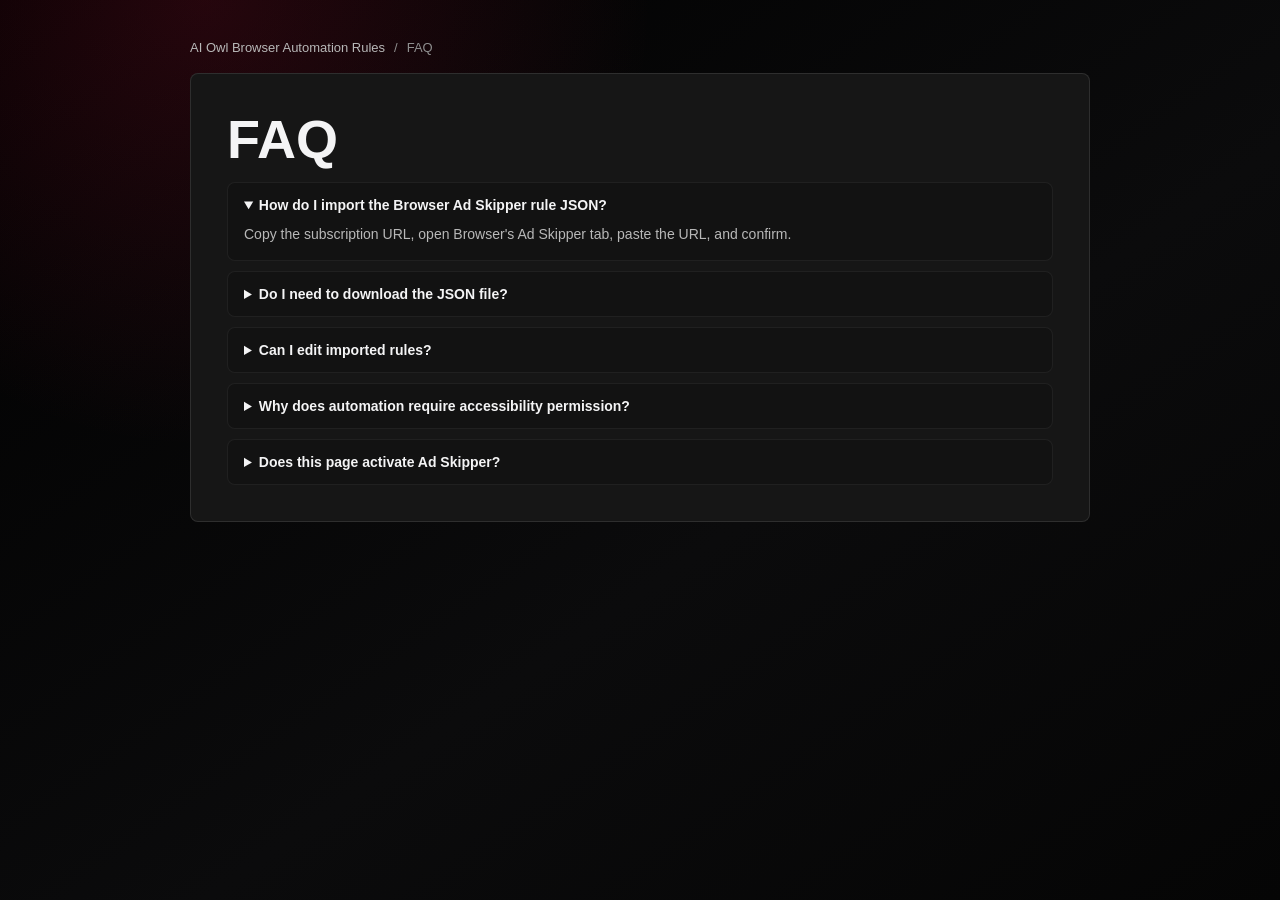
==== faq.html @ 55784e05 "Create faq.html" ====
<!doctype html>
<html lang="en">
  <head>
    <meta charset="utf-8" />
    <meta name="viewport" content="width=device-width, initial-scale=1" />
    <title>AI Owl Browser Ad Skipper Automation Rules FAQ</title>
    <meta
      name="description"
      content="Frequently asked questions about AI Owl Browser Ad Skipper rule subscriptions, JSON import, local-only automation, permissions, updates, and manual downloads."
    />
    <meta name="robots" content="index,follow" />
    <link rel="canonical" href="https://browser-rules.github.io/ai-owl-browser-ad-skipper-rules/faq.html" />
    <link rel="stylesheet" href="styles.css" />
    <script type="application/ld+json">
      {
        "@context": "https://schema.org",
        "@type": "FAQPage",
        "mainEntity": [
          {
            "@type": "Question",
            "name": "How do I import the Browser Ad Skipper rule JSON?",
            "acceptedAnswer": {
              "@type": "Answer",
              "text": "Copy the public rule subscription URL, open Browser, switch to Ad Skipper, choose import configuration, paste the URL, and confirm the user-managed rules."
            }
          },
          {
            "@type": "Question",
            "name": "Does Browser upload screen content when using Ad Skipper rules?",
            "acceptedAnswer": {
              "@type": "Answer",
              "text": "No. Browser evaluates imported automation rules locally on the device. Screen content, app data, rule matches, and personal information are not uploaded to this site."
            }
          }
        ]
      }
    </script>
  </head>
  <body>
    <main class="container page-container">
      <nav class="breadcrumb" aria-label="Breadcrumb">
        <a href="index.html">AI Owl Browser Automation Rules</a>
        <span>/</span>
        <span>FAQ</span>
      </nav>
      <article class="card article-card">
        <h1 class="article-title">FAQ</h1>
        <div class="faq-list">
          <details open>
            <summary>How do I import the Browser Ad Skipper rule JSON?</summary>
            <p>Copy the subscription URL, open Browser's Ad Skipper tab, paste the URL, and confirm.</p>
          </details>
          <details>
            <summary>Do I need to download the JSON file?</summary>
            <p>No. Copying the URL is the primary path. Downloading is only a manual fallback.</p>
          </details>
          <details>
            <summary>Can I edit imported rules?</summary>
            <p>Yes. Imported rules remain visible and editable in Browser's rule management UI.</p>
          </details>
          <details>
            <summary>Why does automation require accessibility permission?</summary>
            <p>The local service needs accessibility permission before Browser can perform supported actions.</p>
          </details>
          <details>
            <summary>Does this page activate Ad Skipper?</summary>
            <p>No. This site only hosts JSON rules. Browser users must import and enable rules themselves.</p>
          </details>
        </div>
      </article>
    </main>
  </body>
</html>
---- styles.css ----
:root {
  color-scheme: dark;
  --bg-color: #050505;
  --card-bg: #161616;
  --card-strong: #202020;
  --card-border: rgba(255, 255, 255, 0.1);
  --card-hover-border: rgba(255, 255, 255, 0.18);
  --primary-accent: #e11d48;
  --primary-accent-hot: #f43f5e;
  --primary-accent-soft: rgba(225, 29, 72, 0.14);
  --text-main: #f4f4f5;
  --text-muted: #b8b8b8;
  --text-soft: #8f8f8f;
  --link: #38bdf8;
  --surface-deep: #0b0b0c;
}

* {
  box-sizing: border-box;
}

body {
  min-height: 100vh;
  margin: 0;
  display: flex;
  align-items: flex-start;
  justify-content: center;
  background:
    radial-gradient(circle at 16% 0%, rgba(225, 29, 72, 0.16), transparent 28rem),
    linear-gradient(145deg, #000000 0%, #0b0b0c 58%, #050505 100%);
  background-attachment: fixed;
  color: var(--text-main);
  font-family:
    Inter, -apple-system, BlinkMacSystemFont, "SF Pro SC", "Helvetica Neue", Arial, sans-serif;
  padding: 40px 20px;
}

a {
  color: var(--link);
  text-decoration: none;
  transition: color 180ms ease, border-color 180ms ease, background-color 180ms ease, box-shadow 180ms ease;
}

a:hover {
  color: #7dd3fc;
  text-decoration: underline;
}

a:focus-visible,
button:focus-visible {
  outline: 2px solid var(--primary-accent-hot);
  outline-offset: 3px;
}

.container {
  width: min(980px, 100%);
}

.page-container {
  width: min(900px, 100%);
}

.header {
  margin-bottom: 40px;
  text-align: center;
}

.badge {
  display: inline-flex;
  align-items: center;
  gap: 6px;
  min-height: 30px;
  margin-bottom: 16px;
  border: 1px solid rgba(225, 29, 72, 0.24);
  border-radius: 999px;
  background: rgba(225, 29, 72, 0.12);
  color: #fecdd3;
  font-size: 13px;
  font-weight: 500;
  padding: 6px 14px;
}

.title {
  margin: 0 0 12px;
  color: var(--text-main);
  font-size: 38px;
  font-weight: 700;
  letter-spacing: 0;
  line-height: 1.15;
}

.subtitle {
  max-width: 76ch;
  margin: 0;
  margin-inline: auto;
  color: var(--text-muted);
  font-size: 16px;
  font-weight: 400;
  line-height: 1.6;
  text-wrap: pretty;
}

.page-nav {
  display: flex;
  flex-wrap: wrap;
  justify-content: center;
  gap: 10px;
  margin-top: 22px;
}

.page-nav a {
  min-height: 34px;
  display: inline-flex;
  align-items: center;
  border: 1px solid var(--card-border);
  border-radius: 999px;
  background: rgba(255, 255, 255, 0.04);
  color: #d4d4d8;
  font-size: 13px;
  padding: 7px 12px;
}

.page-nav a:hover {
  border-color: rgba(255, 255, 255, 0.18);
  background: rgba(255, 255, 255, 0.08);
  color: var(--text-main);
  text-decoration: none;
}

.card {
  margin-bottom: 24px;
  border: 1px solid var(--card-border);
  border-radius: 8px;
  background: var(--card-bg);
  padding: 28px;
  transition: border-color 180ms ease, background-color 180ms ease;
}

.card:hover {
  border-color: var(--card-hover-border);
  background: var(--card-strong);
}

.card-title {
  margin: 0 0 16px;
  display: flex;
  align-items: center;
  gap: 10px;
  color: var(--text-main);
  font-size: 18px;
  font-weight: 600;
}

.card-title,
.title {
  text-wrap: balance;
}

.muted-text {
  margin: 0;
  color: var(--text-muted);
  font-size: 14px;
  line-height: 1.7;
}

.code-box {
  min-width: 0;
  display: flex;
  align-items: center;
  justify-content: space-between;
  gap: 12px;
  margin: 16px 0 24px;
  border: 1px solid rgba(255, 255, 255, 0.06);
  border-radius: 8px;
  background: var(--surface-deep);
  padding: 12px 16px;
}

.code-text {
  min-width: 0;
  overflow: hidden;
  color: #e4e4e7;
  font-family: "JetBrains Mono", "SFMono-Regular", Consolas, monospace;
  font-size: 14px;
  text-overflow: ellipsis;
  white-space: nowrap;
}

.copy-btn {
  min-height: 34px;
  display: inline-flex;
  flex: 0 0 auto;
  align-items: center;
  gap: 6px;
  border: 0;
  border-radius: 6px;
  background: rgba(255, 255, 255, 0.08);
  color: var(--text-main);
  cursor: pointer;
  font-size: 13px;
  padding: 8px 12px;
  transition: background-color 180ms ease;
}

.copy-btn:hover {
  background: rgba(255, 255, 255, 0.14);
}

.btn-group {
  display: flex;
  flex-wrap: wrap;
  gap: 12px;
}

.btn {
  min-height: 46px;
  display: inline-flex;
  align-items: center;
  justify-content: center;
  gap: 8px;
  appearance: none;
  font-family: inherit;
  border-radius: 8px;
  cursor: pointer;
  font-size: 14px;
  font-weight: 500;
  padding: 12px 20px;
  text-decoration: none;
  transition: background-color 180ms ease, border-color 180ms ease, opacity 180ms ease;
}

.btn:hover {
  text-decoration: none;
}

.btn-primary {
  border: 0;
  background: var(--primary-accent);
  color: #ffffff;
}

.btn-primary:hover {
  background: var(--primary-accent-hot);
  color: #ffffff;
  opacity: 0.95;
}

.btn-secondary {
  border: 1px solid var(--card-border);
  background: rgba(255, 255, 255, 0.05);
  color: var(--text-main);
}

.btn-secondary:hover {
  border-color: rgba(255, 255, 255, 0.2);
  background: rgba(255, 255, 255, 0.1);
  color: var(--text-main);
}

.btn-tertiary {
  border: 1px solid rgba(255, 255, 255, 0.06);
  background: transparent;
  color: var(--text-muted);
}

.btn-tertiary:hover {
  border-color: rgba(255, 255, 255, 0.16);
  background: rgba(255, 255, 255, 0.05);
  color: var(--text-main);
}

.hero-card {
  display: grid;
  grid-template-columns: minmax(0, 1fr) 260px;
  gap: 24px;
  align-items: stretch;
}

.quick-facts {
  display: flex;
  flex-direction: column;
  justify-content: center;
  gap: 12px;
  border: 1px solid rgba(255, 255, 255, 0.06);
  border-radius: 8px;
  background: var(--surface-deep);
  padding: 18px;
}

.quick-facts div {
  display: grid;
  gap: 4px;
}

.quick-facts strong {
  color: var(--text-main);
  font-size: 13px;
}

.quick-facts span {
  color: var(--text-muted);
  font-size: 13px;
  line-height: 1.5;
}

.spaced-grid {
  margin-top: 18px;
}

.link-grid {
  display: grid;
  gap: 12px;
}

.link-grid .card-title {
  margin-bottom: 4px;
}

.doc-link {
  min-width: 0;
  display: grid;
  gap: 5px;
  border: 1px solid rgba(255, 255, 255, 0.06);
  border-radius: 8px;
  background: rgba(255, 255, 255, 0.03);
  padding: 16px 18px;
}

.doc-link:hover {
  border-color: rgba(244, 63, 94, 0.42);
  background: rgba(225, 29, 72, 0.08);
  text-decoration: none;
}

.doc-link strong {
  color: var(--text-main);
  font-size: 14px;
}

.doc-link span {
  color: var(--text-muted);
  font-size: 14px;
  line-height: 1.55;
}

.breadcrumb {
  display: flex;
  flex-wrap: wrap;
  align-items: center;
  gap: 9px;
  margin: 0 0 18px;
  color: var(--text-soft);
  font-size: 13px;
}

.breadcrumb a {
  color: var(--text-muted);
}

.article-card {
  padding: clamp(22px, 4vw, 36px);
}

.article-title {
  max-width: 14ch;
  margin: 0 0 14px;
  color: var(--text-main);
  font-size: clamp(30px, 6vw, 54px);
  line-height: 1.08;
  letter-spacing: 0;
  text-wrap: balance;
}

.article-lead {
  max-width: 72ch;
  margin: 0 0 24px;
  color: var(--text-muted);
  font-size: 16px;
  line-height: 1.75;
  text-wrap: pretty;
}

.article-section {
  max-width: 76ch;
  margin-top: 28px;
}

.article-section h2,
.timeline-item h2,
.info-item h2 {
  margin: 0 0 8px;
  color: var(--text-main);
  font-size: 16px;
  line-height: 1.35;
  text-wrap: balance;
}

.article-section p {
  margin: 0;
  color: var(--text-muted);
  font-size: 15px;
  line-height: 1.75;
  text-wrap: pretty;
}

.article-timeline {
  margin-top: 24px;
}

.article-files {
  margin-bottom: 28px;
}

.grid-3,
.info-grid,
.language-grid {
  display: grid;
  grid-template-columns: repeat(auto-fit, minmax(220px, 1fr));
  gap: 16px;
}

.step-item,
.info-item,
.language-grid article {
  min-width: 0;
  border: 1px solid rgba(255, 255, 255, 0.04);
  border-radius: 8px;
  background: rgba(255, 255, 255, 0.02);
  padding: 20px;
}

.info-item h3,
.language-grid h3,
.timeline-item h3 {
  margin: 0 0 6px;
  color: var(--text-main);
  font-size: 14px;
  font-weight: 600;
}

.info-item p,
.language-grid p,
.timeline-item p {
  margin: 0;
  color: var(--text-muted);
  font-size: 14px;
  line-height: 1.65;
  text-wrap: pretty;
}

.split-card {
  display: grid;
  grid-template-columns: minmax(0, 1fr) 280px;
  gap: 28px;
}

.timeline {
  display: flex;
  flex-direction: column;
  gap: 14px;
  margin-top: 22px;
}

.timeline-item {
  display: grid;
  grid-template-columns: 36px minmax(0, 1fr);
  gap: 12px;
  align-items: start;
}

.step-num {
  width: 28px;
  height: 28px;
  display: flex;
  align-items: center;
  justify-content: center;
  margin-bottom: 12px;
  border-radius: 8px;
  background: var(--primary-accent-soft);
  color: #818cf8;
  font-size: 14px;
  font-weight: 600;
}

.timeline-item .step-num {
  margin-bottom: 0;
}

.step-text {
  margin: 0;
  color: var(--text-muted);
  font-size: 14px;
  line-height: 1.6;
}

.file-list {
  display: flex;
  flex-direction: column;
  gap: 12px;
  margin-top: 16px;
}

.file-item {
  min-width: 0;
  display: flex;
  align-items: center;
  justify-content: space-between;
  gap: 16px;
  border: 1px solid rgba(255, 255, 255, 0.04);
  border-radius: 8px;
  background: rgba(0, 0, 0, 0.2);
  padding: 14px 18px;
}

.file-info {
  display: inline-flex;
  flex: 0 0 auto;
  align-items: center;
  gap: 12px;
  color: var(--text-main);
  font-size: 14px;
  font-weight: 500;
}

.file-link {
  min-width: 0;
  overflow: hidden;
  color: #818cf8;
  font-family: "JetBrains Mono", "SFMono-Regular", Consolas, monospace;
  font-size: 13px;
  text-align: right;
  text-overflow: ellipsis;
  white-space: nowrap;
}

.icon,
.icon-small {
  flex: 0 0 auto;
  fill: none;
  stroke: currentColor;
  stroke-linecap: round;
  stroke-linejoin: round;
}

.icon {
  width: 20px;
  height: 20px;
  stroke-width: 2;
}

.icon-small {
  width: 16px;
  height: 16px;
  stroke-width: 2;
}

.icon-indigo {
  color: var(--primary-accent-hot);
}

.icon-purple {
  color: #fb7185;
}

.icon-sky {
  color: #38bdf8;
}

.icon-muted {
  color: var(--text-muted);
}

.phone-preview {
  align-self: start;
  border: 1px solid rgba(255, 255, 255, 0.09);
  border-radius: 26px;
  background: #0f0f12;
  box-shadow: inset 0 0 0 6px #050507;
  padding: 18px;
}

.phone-top {
  display: flex;
  align-items: center;
  justify-content: space-between;
  margin-bottom: 18px;
  color: var(--text-main);
  font-size: 13px;
}

.phone-top span {
  width: 32px;
  height: 4px;
  border-radius: 999px;
  background: rgba(255, 255, 255, 0.18);
}

.phone-panel,
.phone-switch-row {
  border: 1px solid rgba(255, 255, 255, 0.07);
  border-radius: 8px;
  background: rgba(255, 255, 255, 0.04);
  padding: 14px;
}

.phone-panel + .phone-panel,
.phone-panel + .phone-switch-row,
.phone-switch-row + .phone-action {
  margin-top: 12px;
}

.active-panel {
  border-color: rgba(225, 29, 72, 0.45);
  background: rgba(225, 29, 72, 0.12);
}

.phone-panel small {
  display: block;
  margin-bottom: 6px;
  color: var(--text-muted);
  font-size: 11px;
}

.phone-panel p {
  margin: 0;
  overflow-wrap: anywhere;
  color: var(--text-main);
  font-family: "JetBrains Mono", "SFMono-Regular", Consolas, monospace;
  font-size: 12px;
  line-height: 1.45;
}

.phone-switch-row {
  display: flex;
  align-items: center;
  justify-content: space-between;
  gap: 12px;
  color: #d4d4d8;
  font-size: 13px;
}

.phone-switch-row i {
  width: 40px;
  height: 22px;
  position: relative;
  flex: 0 0 auto;
  border-radius: 999px;
  background: var(--primary-accent);
}

.phone-switch-row i::after {
  width: 18px;
  height: 18px;
  position: absolute;
  top: 2px;
  right: 2px;
  border-radius: 50%;
  background: #ffffff;
  content: "";
}

.phone-action {
  min-height: 40px;
  display: flex;
  align-items: center;
  justify-content: center;
  border-radius: 8px;
  background: var(--primary-accent);
  color: #ffffff;
  font-size: 13px;
  font-weight: 600;
}

.faq-list {
  display: flex;
  flex-direction: column;
  gap: 10px;
}

.faq-list details {
  border: 1px solid rgba(255, 255, 255, 0.06);
  border-radius: 8px;
  background: rgba(0, 0, 0, 0.18);
  padding: 14px 16px;
}

.faq-list summary {
  color: var(--text-main);
  cursor: pointer;
  font-size: 14px;
  font-weight: 600;
}

.faq-list p {
  margin: 10px 0 0;
  color: var(--text-muted);
  font-size: 14px;
  line-height: 1.65;
}

strong {
  color: #d4d4d8;
  font-weight: 600;
}

@media (max-width: 760px) {
  body {
    align-items: flex-start;
    padding: 28px 16px;
  }

  .header {
    margin-bottom: 28px;
  }

  .title {
    font-size: 30px;
  }

  .subtitle {
    font-size: 14px;
  }

  .card {
    padding: 20px;
  }

  .split-card {
    grid-template-columns: 1fr;
  }

  .hero-card {
    grid-template-columns: 1fr;
  }

  .quick-facts {
    justify-content: flex-start;
  }

  .article-title {
    max-width: none;
  }

  .phone-preview {
    max-width: 300px;
    margin-inline: auto;
  }

  .code-box,
  .file-item {
    align-items: stretch;
    flex-direction: column;
  }

  .copy-btn,
  .btn {
    width: 100%;
  }

  .btn-group,
  .grid-3,
  .info-grid,
  .language-grid {
    grid-template-columns: 1fr;
  }

  .btn-group {
    flex-direction: column;
  }

  .file-info {
    flex: 1 1 auto;
  }

  .file-link {
    text-align: left;
    white-space: normal;
  }

}

@media (prefers-reduced-motion: reduce) {
  *,
  *::before,
  *::after {
    transition-duration: 0.01ms !important;
    scroll-behavior: auto !important;
  }
}
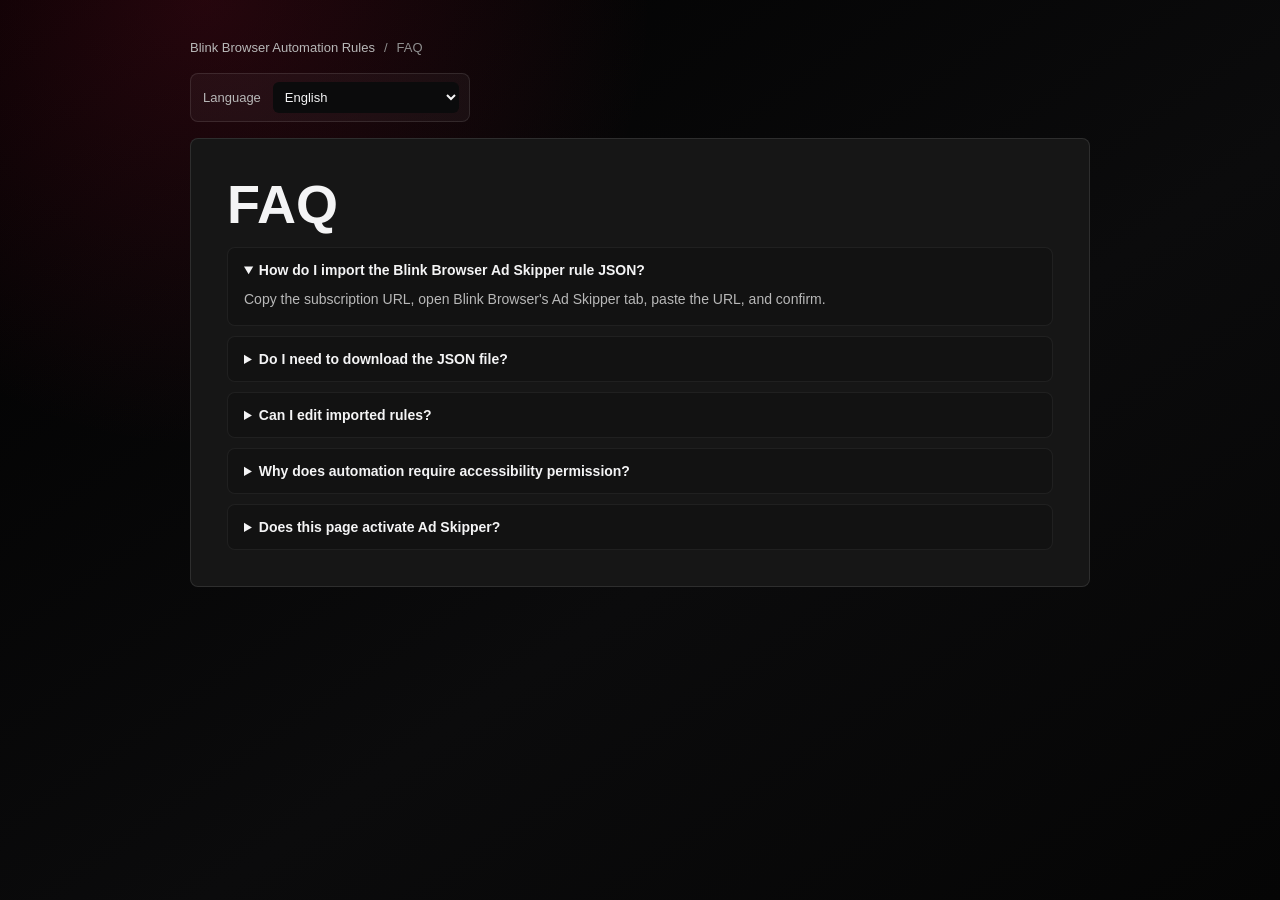
==== commit 26b45b4a: "[Update] Refresh Ad Skipper rules site and branding" ====
--- a/faq.html
+++ b/faq.html
@@ -3,10 +3,10 @@
   <head>
     <meta charset="utf-8" />
     <meta name="viewport" content="width=device-width, initial-scale=1" />
-    <title>AI Owl Browser Ad Skipper Automation Rules FAQ</title>
+    <title>Blink Browser Ad Skipper Automation Rules FAQ</title>
     <meta
       name="description"
-      content="Frequently asked questions about AI Owl Browser Ad Skipper rule subscriptions, JSON import, local-only automation, permissions, updates, and manual downloads."
+      content="Frequently asked questions about Blink Browser Ad Skipper rule subscriptions, JSON import, local-only automation, permissions, updates, and manual downloads."
     />
     <meta name="robots" content="index,follow" />
     <link rel="canonical" href="https://browser-rules.github.io/ai-owl-browser-ad-skipper-rules/faq.html" />
@@ -18,18 +18,18 @@
         "mainEntity": [
           {
             "@type": "Question",
-            "name": "How do I import the Browser Ad Skipper rule JSON?",
+            "name": "How do I import the Blink Browser Ad Skipper rule JSON?",
             "acceptedAnswer": {
               "@type": "Answer",
-              "text": "Copy the public rule subscription URL, open Browser, switch to Ad Skipper, choose import configuration, paste the URL, and confirm the user-managed rules."
+              "text": "Copy the public rule subscription URL, open Blink Browser, switch to Ad Skipper, choose import configuration, paste the URL, and confirm the user-managed rules."
             }
           },
           {
             "@type": "Question",
-            "name": "Does Browser upload screen content when using Ad Skipper rules?",
+            "name": "Does Blink Browser upload screen content when using Ad Skipper rules?",
             "acceptedAnswer": {
               "@type": "Answer",
-              "text": "No. Browser evaluates imported automation rules locally on the device. Screen content, app data, rule matches, and personal information are not uploaded to this site."
+              "text": "No. Blink Browser evaluates imported automation rules locally on the device. Screen content, app data, rule matches, and personal information are not uploaded to this site."
             }
           }
         ]
@@ -39,35 +39,40 @@
   <body>
     <main class="container page-container">
       <nav class="breadcrumb" aria-label="Breadcrumb">
-        <a href="index.html">AI Owl Browser Automation Rules</a>
+        <a href="https://browser-rules.github.io/ai-owl-browser-ad-skipper-rules/">Blink Browser Automation Rules</a>
         <span>/</span>
-        <span>FAQ</span>
+        <span data-i18n="nav.faq">FAQ</span>
       </nav>
+      <div class="language-control page-language">
+        <label for="languageSelect" data-i18n="language.label">Language</label>
+        <select id="languageSelect" aria-label="Language"></select>
+      </div>
       <article class="card article-card">
-        <h1 class="article-title">FAQ</h1>
+        <h1 class="article-title" data-i18n="faq.title">FAQ</h1>
         <div class="faq-list">
           <details open>
-            <summary>How do I import the Browser Ad Skipper rule JSON?</summary>
-            <p>Copy the subscription URL, open Browser's Ad Skipper tab, paste the URL, and confirm.</p>
+            <summary data-i18n="faq.q1">How do I import the Blink Browser Ad Skipper rule JSON?</summary>
+            <p data-i18n="faq.a1">Copy the subscription URL, open Blink Browser's Ad Skipper tab, paste the URL, and confirm.</p>
           </details>
           <details>
-            <summary>Do I need to download the JSON file?</summary>
-            <p>No. Copying the URL is the primary path. Downloading is only a manual fallback.</p>
+            <summary data-i18n="faq.q2">Do I need to download the JSON file?</summary>
+            <p data-i18n="faq.a2">No. Copying the URL is the primary path. Downloading is only a manual fallback.</p>
           </details>
           <details>
-            <summary>Can I edit imported rules?</summary>
-            <p>Yes. Imported rules remain visible and editable in Browser's rule management UI.</p>
+            <summary data-i18n="faq.q3">Can I edit imported rules?</summary>
+            <p data-i18n="faq.a3">Yes. Imported rules remain visible and editable in Blink Browser's rule management UI.</p>
           </details>
           <details>
-            <summary>Why does automation require accessibility permission?</summary>
-            <p>The local service needs accessibility permission before Browser can perform supported actions.</p>
+            <summary data-i18n="faq.q4">Why does automation require accessibility permission?</summary>
+            <p data-i18n="faq.a4">The local service needs accessibility permission before Blink Browser can perform supported actions.</p>
           </details>
           <details>
-            <summary>Does this page activate Ad Skipper?</summary>
-            <p>No. This site only hosts JSON rules. Browser users must import and enable rules themselves.</p>
+            <summary data-i18n="faq.q5">Does this page activate Ad Skipper?</summary>
+            <p data-i18n="faq.a5">No. Blink Browser includes YouTube and YouTube Music rules. Import this JSON to add rules for other apps and ad platforms.</p>
           </details>
         </div>
       </article>
     </main>
+    <script src="app.js" defer></script>
   </body>
 </html>
--- a/styles.css
+++ b/styles.css
@@ -31,7 +31,7 @@
   background-attachment: fixed;
   color: var(--text-main);
   font-family:
-    Inter, -apple-system, BlinkMacSystemFont, "SF Pro SC", "Helvetica Neue", Arial, sans-serif;
+    Inter, -apple-system, BlinkMacSystemFont, "Noto Sans", "Helvetica Neue", Arial, sans-serif;
   padding: 40px 20px;
 }
 
@@ -108,6 +108,42 @@
   margin-top: 22px;
 }
 
+.language-control {
+  width: min(280px, 100%);
+  display: inline-flex;
+  align-items: center;
+  justify-content: space-between;
+  gap: 12px;
+  margin-top: 22px;
+  border: 1px solid var(--card-border);
+  border-radius: 8px;
+  background: rgba(255, 255, 255, 0.04);
+  color: var(--text-muted);
+  padding: 8px 10px 8px 12px;
+}
+
+.page-language {
+  margin: 0 0 16px;
+}
+
+.language-control label {
+  flex: 0 0 auto;
+  font-size: 13px;
+  font-weight: 500;
+}
+
+.language-control select {
+  min-width: 0;
+  flex: 1 1 auto;
+  border: 0;
+  border-radius: 6px;
+  background: var(--surface-deep);
+  color: var(--text-main);
+  font: inherit;
+  font-size: 13px;
+  padding: 7px 8px;
+}
+
 .page-nav a {
   min-height: 34px;
   display: inline-flex;
@@ -178,12 +214,12 @@
 
 .code-text {
   min-width: 0;
-  overflow: hidden;
+  overflow: visible;
   color: #e4e4e7;
   font-family: "JetBrains Mono", "SFMono-Regular", Consolas, monospace;
   font-size: 14px;
-  text-overflow: ellipsis;
-  white-space: nowrap;
+  overflow-wrap: anywhere;
+  white-space: normal;
 }
 
 .copy-btn {
@@ -531,6 +567,26 @@
   text-align: right;
   text-overflow: ellipsis;
   white-space: nowrap;
+}
+
+[dir="rtl"] .file-link {
+  text-align: left;
+}
+
+[dir="rtl"] .timeline-item {
+  grid-template-columns: minmax(0, 1fr) 36px;
+}
+
+[dir="rtl"] .timeline-item .step-num {
+  order: 2;
+}
+
+[dir="rtl"] .breadcrumb,
+[dir="rtl"] .card-title,
+[dir="rtl"] .badge,
+[dir="rtl"] .btn,
+[dir="rtl"] .copy-btn {
+  direction: rtl;
 }
 
 .icon,
@@ -706,23 +762,62 @@
 @media (max-width: 760px) {
   body {
     align-items: flex-start;
-    padding: 28px 16px;
+    background-attachment: scroll;
+    padding: 20px 12px;
   }
 
   .header {
+    text-align: left;
     margin-bottom: 28px;
   }
 
+  [dir="rtl"] .header {
+    text-align: right;
+  }
+
   .title {
-    font-size: 30px;
+    font-size: 28px;
   }
 
   .subtitle {
     font-size: 14px;
+    margin-inline: 0;
   }
 
   .card {
+    margin-bottom: 16px;
+    padding: 18px;
+  }
+
+  .article-card {
     padding: 20px;
+  }
+
+  .article-title {
+    font-size: 30px;
+  }
+
+  .article-lead {
+    font-size: 15px;
+  }
+
+  .page-nav {
+    justify-content: flex-start;
+    overflow-x: auto;
+    padding-bottom: 2px;
+  }
+
+  [dir="rtl"] .page-nav {
+    justify-content: flex-end;
+  }
+
+  .page-nav a {
+    flex: 0 0 auto;
+  }
+
+  .language-control {
+    width: 100%;
+    display: flex;
   }
 
   .split-card {
@@ -750,6 +845,7 @@
   .file-item {
     align-items: stretch;
     flex-direction: column;
+    gap: 12px;
   }
 
   .copy-btn,
@@ -775,8 +871,46 @@
   .file-link {
     text-align: left;
     white-space: normal;
-  }
-
+    overflow-wrap: anywhere;
+  }
+
+  [dir="rtl"] .file-link {
+    text-align: right;
+  }
+
+  .timeline-item {
+    grid-template-columns: 30px minmax(0, 1fr);
+  }
+
+  [dir="rtl"] .timeline-item {
+    grid-template-columns: minmax(0, 1fr) 30px;
+  }
+
+}
+
+@media (max-width: 420px) {
+  .badge {
+    width: 100%;
+    justify-content: center;
+    border-radius: 8px;
+  }
+
+  .title,
+  .article-title {
+    font-size: 26px;
+  }
+
+  .card-title {
+    align-items: flex-start;
+    font-size: 17px;
+  }
+
+  .quick-facts,
+  .step-item,
+  .info-item,
+  .language-grid article {
+    padding: 16px;
+  }
 }
 
 @media (prefers-reduced-motion: reduce) {
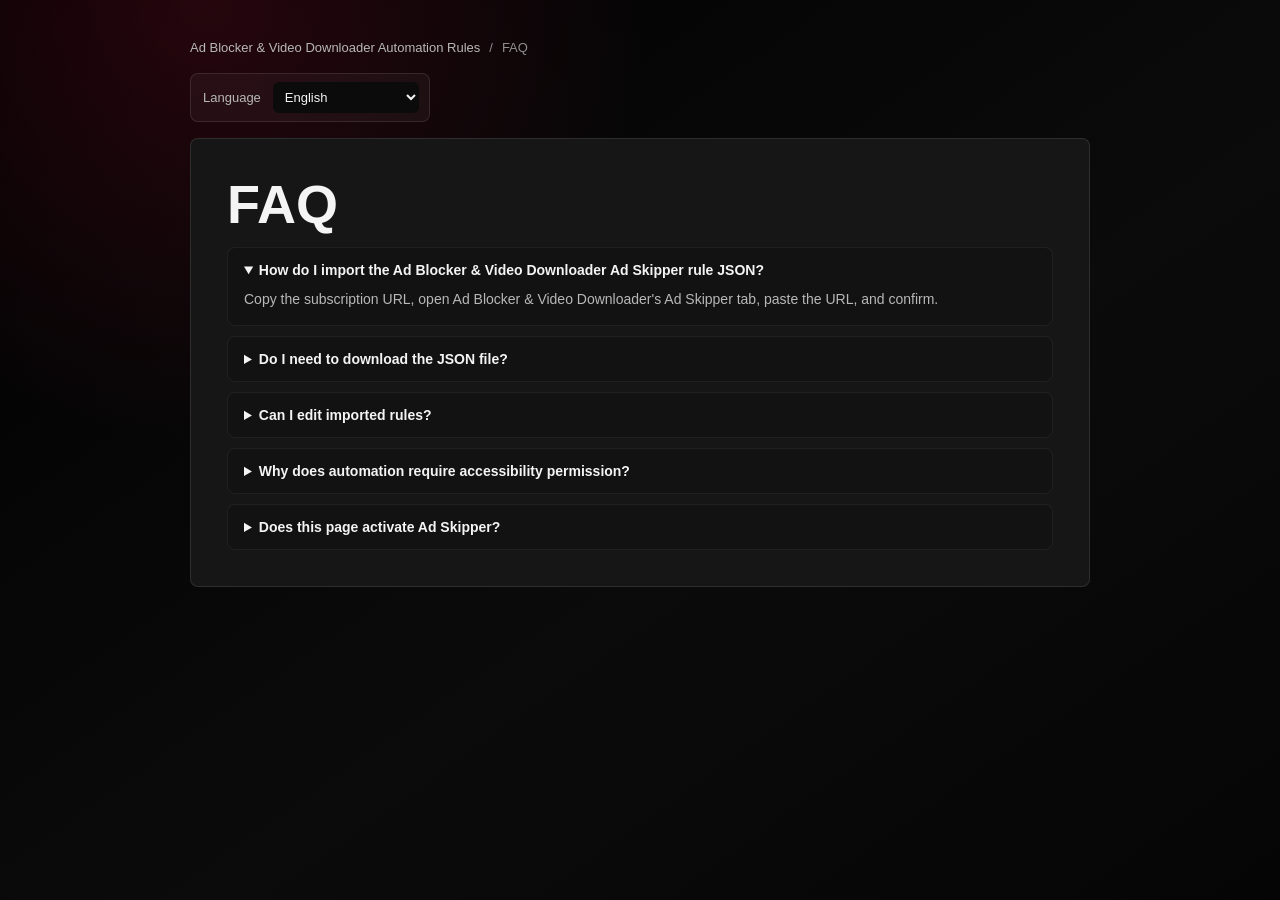
==== commit 2c10918a: "[Update] Align rule site with Play app name" ====
--- a/faq.html
+++ b/faq.html
@@ -3,10 +3,10 @@
   <head>
     <meta charset="utf-8" />
     <meta name="viewport" content="width=device-width, initial-scale=1" />
-    <title>Blink Browser Ad Skipper Automation Rules FAQ</title>
+    <title>Ad Blocker &amp; Video Downloader | Ad Skipper Rules FAQ</title>
     <meta
       name="description"
-      content="Frequently asked questions about Blink Browser Ad Skipper rule subscriptions, JSON import, local-only automation, permissions, updates, and manual downloads."
+      content="Frequently asked questions about Ad Blocker &amp; Video Downloader Ad Skipper rule subscriptions, JSON import, local-only automation, permissions, updates, and manual downloads."
     />
     <meta name="robots" content="index,follow" />
     <link rel="canonical" href="https://browser-rules.github.io/ai-owl-browser-ad-skipper-rules/faq.html" />
@@ -18,18 +18,18 @@
         "mainEntity": [
           {
             "@type": "Question",
-            "name": "How do I import the Blink Browser Ad Skipper rule JSON?",
+            "name": "How do I import the Ad Blocker & Video Downloader Ad Skipper rule JSON?",
             "acceptedAnswer": {
               "@type": "Answer",
-              "text": "Copy the public rule subscription URL, open Blink Browser, switch to Ad Skipper, choose import configuration, paste the URL, and confirm the user-managed rules."
+              "text": "Copy the public rule subscription URL, open Ad Blocker & Video Downloader, switch to Ad Skipper, choose import configuration, paste the URL, and confirm the user-managed rules."
             }
           },
           {
             "@type": "Question",
-            "name": "Does Blink Browser upload screen content when using Ad Skipper rules?",
+            "name": "Does Ad Blocker & Video Downloader upload screen content when using Ad Skipper rules?",
             "acceptedAnswer": {
               "@type": "Answer",
-              "text": "No. Blink Browser evaluates imported automation rules locally on the device. Screen content, app data, rule matches, and personal information are not uploaded to this site."
+              "text": "No. Ad Blocker & Video Downloader evaluates imported automation rules locally on the device. Screen content, app data, rule matches, and personal information are not uploaded to this site."
             }
           }
         ]
@@ -39,7 +39,7 @@
   <body>
     <main class="container page-container">
       <nav class="breadcrumb" aria-label="Breadcrumb">
-        <a href="https://browser-rules.github.io/ai-owl-browser-ad-skipper-rules/">Blink Browser Automation Rules</a>
+        <a href="https://browser-rules.github.io/ai-owl-browser-ad-skipper-rules/">Ad Blocker &amp; Video Downloader Automation Rules</a>
         <span>/</span>
         <span data-i18n="nav.faq">FAQ</span>
       </nav>
@@ -51,8 +51,8 @@
         <h1 class="article-title" data-i18n="faq.title">FAQ</h1>
         <div class="faq-list">
           <details open>
-            <summary data-i18n="faq.q1">How do I import the Blink Browser Ad Skipper rule JSON?</summary>
-            <p data-i18n="faq.a1">Copy the subscription URL, open Blink Browser's Ad Skipper tab, paste the URL, and confirm.</p>
+            <summary data-i18n="faq.q1">How do I import the Ad Blocker &amp; Video Downloader Ad Skipper rule JSON?</summary>
+            <p data-i18n="faq.a1">Copy the subscription URL, open Ad Blocker &amp; Video Downloader's Ad Skipper tab, paste the URL, and confirm.</p>
           </details>
           <details>
             <summary data-i18n="faq.q2">Do I need to download the JSON file?</summary>
@@ -60,15 +60,15 @@
           </details>
           <details>
             <summary data-i18n="faq.q3">Can I edit imported rules?</summary>
-            <p data-i18n="faq.a3">Yes. Imported rules remain visible and editable in Blink Browser's rule management UI.</p>
+            <p data-i18n="faq.a3">Yes. Imported rules remain visible and editable in Ad Blocker &amp; Video Downloader's rule management UI.</p>
           </details>
           <details>
             <summary data-i18n="faq.q4">Why does automation require accessibility permission?</summary>
-            <p data-i18n="faq.a4">The local service needs accessibility permission before Blink Browser can perform supported actions.</p>
+            <p data-i18n="faq.a4">The local service needs accessibility permission before Ad Blocker &amp; Video Downloader can perform supported actions.</p>
           </details>
           <details>
             <summary data-i18n="faq.q5">Does this page activate Ad Skipper?</summary>
-            <p data-i18n="faq.a5">No. Blink Browser includes YouTube and YouTube Music rules. Import this JSON to add rules for other apps and ad platforms.</p>
+            <p data-i18n="faq.a5">No. Ad Blocker &amp; Video Downloader includes YouTube and YouTube Music rules. Import this JSON to add rules for other apps and ad platforms.</p>
           </details>
         </div>
       </article>
--- a/styles.css
+++ b/styles.css
@@ -61,8 +61,36 @@
 }
 
 .header {
-  margin-bottom: 40px;
+  margin-bottom: 28px;
   text-align: center;
+}
+
+.header-tools {
+  display: flex;
+  justify-content: flex-end;
+  margin-bottom: 18px;
+}
+
+.header-action {
+  display: flex;
+  flex-direction: column;
+  align-items: center;
+  gap: 8px;
+  margin: 20px 0 18px;
+}
+
+.header-action .btn {
+  width: min(390px, 100%);
+  min-height: 54px;
+  font-size: 16px;
+  font-weight: 700;
+}
+
+.action-hint {
+  margin: 0;
+  color: var(--text-muted);
+  font-size: 13px;
+  line-height: 1.5;
 }
 
 .badge {
@@ -109,12 +137,12 @@
 }
 
 .language-control {
-  width: min(280px, 100%);
+  width: min(240px, 100%);
   display: inline-flex;
   align-items: center;
   justify-content: space-between;
   gap: 12px;
-  margin-top: 22px;
+  margin-top: 0;
   border: 1px solid var(--card-border);
   border-radius: 8px;
   background: rgba(255, 255, 255, 0.04);
@@ -768,7 +796,20 @@
 
   .header {
     text-align: left;
-    margin-bottom: 28px;
+    margin-bottom: 18px;
+  }
+
+  .header-tools {
+    margin-bottom: 14px;
+  }
+
+  .header-action {
+    align-items: stretch;
+    margin: 16px 0;
+  }
+
+  .header-action .btn {
+    width: 100%;
   }
 
   [dir="rtl"] .header {
